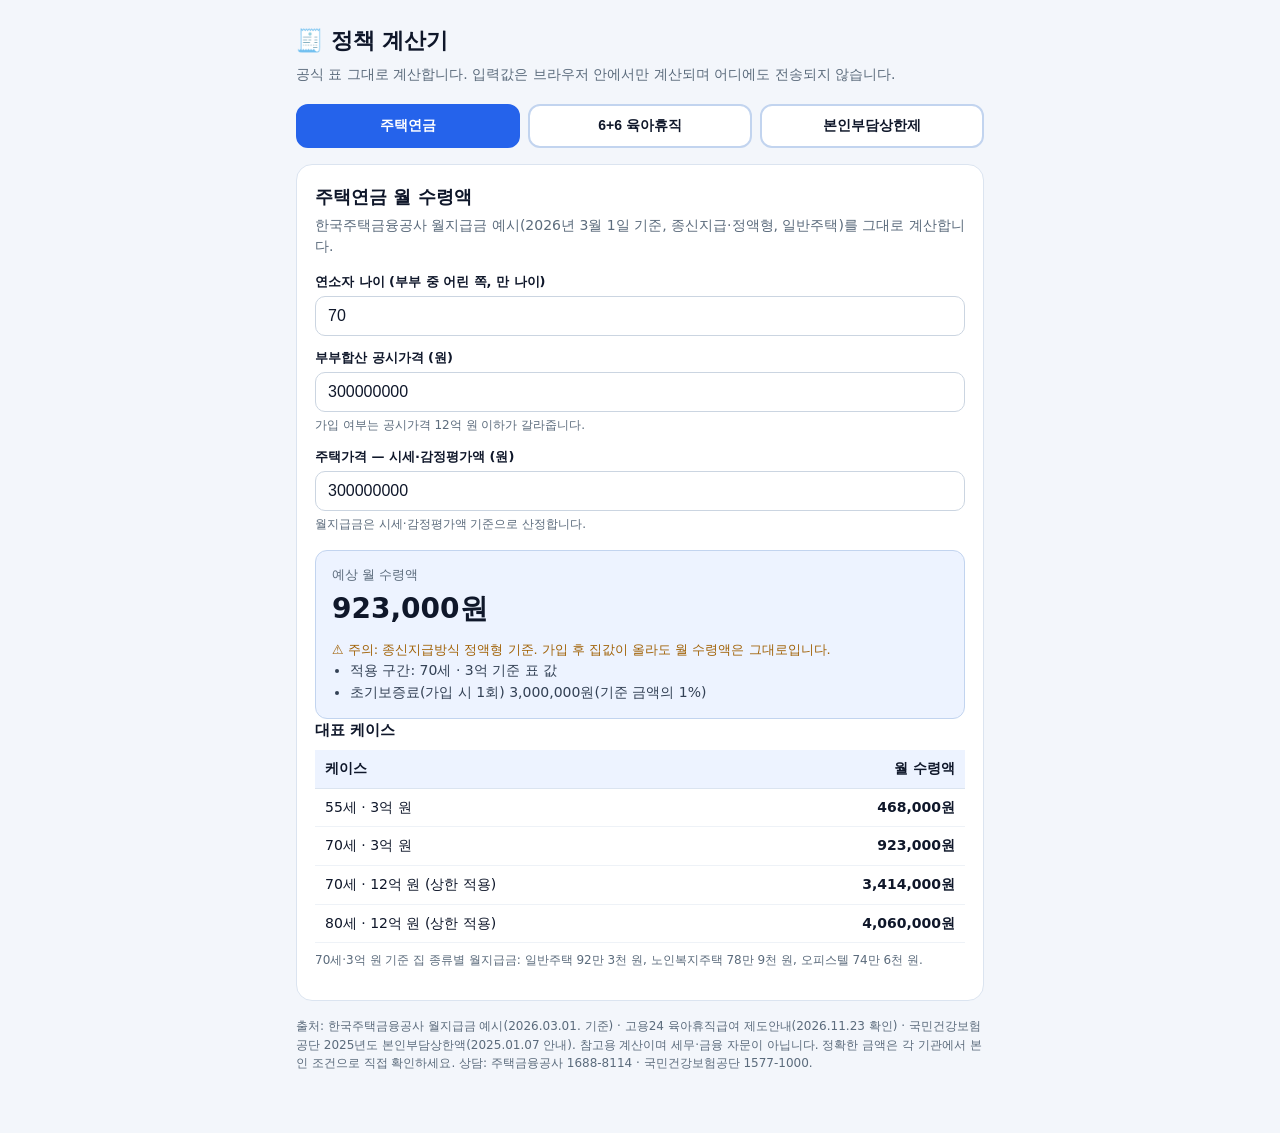
==== smartcalc/index.html @ 5614304e "SMARTCALC 정책 계산기 페이지 배포 (nydds.github.io/smartcalc/)" ====
<!DOCTYPE html>
<html lang="ko">
<head>
<meta charset="utf-8">
<meta name="viewport" content="width=device-width, initial-scale=1">
<title>정책 계산기 — 주택연금 · 6+6 육아휴직 · 본인부담상한제</title>
<meta name="description" content="주택연금 월 수령액, 6+6 부모육아휴직급여, 건강보험 본인부담상한제 환급금을 공식 표 그대로 계산합니다. 외부 서버로 전송되는 정보는 없습니다.">
<style>
  * { box-sizing: border-box; }
  body { margin: 0; font-family: system-ui, -apple-system, "Malgun Gothic", "Apple SD Gothic Neo", sans-serif; background: #f3f6fb; color: #0f172a; line-height: 1.55; }
  .wrap { max-width: 720px; margin: 0 auto; padding: 20px 16px 48px; }
  h1 { font-size: 22px; margin: 4px 0 6px; }
  .sub { color: #5b6b7c; font-size: 14px; margin: 0 0 18px; }
  .tabs { display: flex; gap: 8px; margin-bottom: 16px; }
  .tabs button { flex: 1; padding: 11px 6px; border: 2px solid #c2d4ef; border-radius: 12px; background: #fff; color: #0f172a; font-size: 14px; font-weight: 700; cursor: pointer; }
  .tabs button[aria-selected="true"] { background: #2563eb; border-color: #2563eb; color: #fff; }
  .card { background: #fff; border: 1px solid #dbe4f0; border-radius: 16px; padding: 18px; margin-bottom: 16px; }
  .card h2 { font-size: 18px; margin: 0 0 4px; }
  .card .desc { color: #5b6b7c; font-size: 14px; margin: 0 0 14px; }
  label { display: block; font-size: 13px; font-weight: 700; margin: 12px 0 4px; }
  input[type="number"], select { width: 100%; padding: 10px 12px; border: 1px solid #cbd5e1; border-radius: 10px; font-size: 16px; background: #fff; color: #0f172a; }
  .hint { font-size: 12px; color: #5b6b7c; margin: 4px 0 0; }
  .check { display: flex; gap: 8px; align-items: flex-start; margin-top: 14px; font-size: 14px; }
  .check input { width: 18px; height: 18px; margin-top: 2px; }
  .result { background: #edf3ff; border: 1px solid #c2d4ef; border-radius: 12px; padding: 14px 16px; margin-top: 16px; }
  .result .k { font-size: 13px; color: #5b6b7c; margin: 0; }
  .result .v { font-size: 28px; font-weight: 800; margin: 2px 0 8px; }
  .result ul { margin: 0; padding-left: 18px; font-size: 14px; color: #334155; }
  .warn { color: #a16207; font-size: 13px; margin: 10px 0 0; }
  .bad { background: #fef2f2; border: 1px solid #fecaca; border-radius: 12px; padding: 14px 16px; margin-top: 16px; }
  .bad .t { font-weight: 800; color: #b42318; margin: 0 0 6px; }
  .bad p { margin: 0; font-size: 14px; }
  table { width: 100%; border-collapse: collapse; font-size: 14px; margin-top: 8px; }
  th { text-align: left; background: #edf3ff; padding: 8px 10px; border-bottom: 1px solid #dbe4f0; }
  td { padding: 8px 10px; border-bottom: 1px solid #eef2f7; }
  td.num { text-align: right; font-weight: 700; white-space: nowrap; }
  .cases h3 { font-size: 15px; margin: 0 0 4px; }
  .foot { font-size: 12px; color: #5b6b7c; margin-top: 8px; }
  .foot a { color: #2563eb; }
  [hidden] { display: none !important; }
</style>
</head>
<body>
<div class="wrap">
  <h1>🧾 정책 계산기</h1>
  <p class="sub">공식 표 그대로 계산합니다. 입력값은 브라우저 안에서만 계산되며 어디에도 전송되지 않습니다.</p>

  <div class="tabs" role="tablist" aria-label="계산기 선택">
    <button type="button" role="tab" id="tab-pension" aria-selected="true" data-preset="kr_housing_pension_2026">주택연금</button>
    <button type="button" role="tab" id="tab-leave" aria-selected="false" data-preset="kr_parental_leave_66_2025">6+6 육아휴직</button>
    <button type="button" role="tab" id="tab-cap" aria-selected="false" data-preset="kr_health_cost_cap_2025">본인부담상한제</button>
  </div>

  <!-- ============ 주택연금 ============ -->
  <section class="card" id="panel-pension" role="tabpanel" aria-labelledby="tab-pension">
    <h2>주택연금 월 수령액</h2>
    <p class="desc">한국주택금융공사 월지급금 예시(2026년 3월 1일 기준, 종신지급·정액형, 일반주택)를 그대로 계산합니다.</p>
    <label for="hp-age">연소자 나이 (부부 중 어린 쪽, 만 나이)</label>
    <input type="number" id="hp-age" min="40" max="100" step="1" value="70">
    <label for="hp-declared">부부합산 공시가격 (원)</label>
    <input type="number" id="hp-declared" min="0" max="3000000000" step="10000000" value="300000000">
    <p class="hint">가입 여부는 공시가격 12억 원 이하가 갈라줍니다.</p>
    <label for="hp-price">주택가격 — 시세·감정평가액 (원)</label>
    <input type="number" id="hp-price" min="0" max="3000000000" step="10000000" value="300000000">
    <p class="hint">월지급금은 시세·감정평가액 기준으로 산정합니다.</p>
    <div id="hp-out"></div>
    <div class="cases">
      <h3>대표 케이스</h3>
      <table>
        <thead><tr><th>케이스</th><th style="text-align:right">월 수령액</th></tr></thead>
        <tbody>
          <tr><td>55세 · 3억 원</td><td class="num">468,000원</td></tr>
          <tr><td>70세 · 3억 원</td><td class="num">923,000원</td></tr>
          <tr><td>70세 · 12억 원 (상한 적용)</td><td class="num">3,414,000원</td></tr>
          <tr><td>80세 · 12억 원 (상한 적용)</td><td class="num">4,060,000원</td></tr>
        </tbody>
      </table>
      <p class="foot">70세·3억 원 기준 집 종류별 월지급금: 일반주택 92만 3천 원, 노인복지주택 78만 9천 원, 오피스텔 74만 6천 원.</p>
    </div>
  </section>

  <!-- ============ 6+6 육아휴직 ============ -->
  <section class="card" id="panel-leave" role="tabpanel" aria-labelledby="tab-leave" hidden>
    <h2>6+6 부모육아휴직급여</h2>
    <p class="desc">고용24 육아휴직급여 제도안내 기준. 6+6 특례는 자녀 생후 18개월 안에 부모 모두가 육아휴직을 사용할 때만 적용됩니다.</p>
    <label for="lv-wage">통상임금 (월, 원)</label>
    <input type="number" id="lv-wage" min="0" max="20000000" step="100000" value="5000000">
    <p class="hint">상한·지급률의 기준은 육아휴직 시작일의 통상임금입니다.</p>
    <label for="lv-months">육아휴직 개월 수</label>
    <input type="number" id="lv-months" min="1" max="12" step="1" value="6">
    <label class="check"><input type="checkbox" id="lv-both" checked> 부모 모두 생후 18개월 안에 육아휴직 사용 (6+6 특례)</label>
    <div id="lv-out"></div>
    <div class="cases">
      <h3>대표 케이스</h3>
      <table>
        <thead><tr><th>케이스</th><th style="text-align:right">급여 합계</th></tr></thead>
        <tbody>
          <tr><td>통상임금 500만 원 · 6개월 (6+6)</td><td class="num">20,000,000원</td></tr>
          <tr><td>통상임금 300만 원 · 6개월 (6+6)</td><td class="num">17,000,000원</td></tr>
          <tr><td>통상임금 500만 원 · 12개월 (6+6)</td><td class="num">29,600,000원</td></tr>
          <tr><td>통상임금 500만 원 · 6개월 (일반)</td><td class="num">13,500,000원</td></tr>
        </tbody>
      </table>
    </div>
  </section>

  <!-- ============ 본인부담상한제 ============ -->
  <section class="card" id="panel-cap" role="tabpanel" aria-labelledby="tab-cap" hidden>
    <h2>본인부담상한제 환급금</h2>
    <p class="desc">국민건강보험공단 2025년도 본인부담상한액(2025년 진료분) 기준. 연간 본인부담금이 상한액을 넘으면 초과분이 환급됩니다.</p>
    <label for="cp-decile">건강보험료 소득분위</label>
    <select id="cp-decile">
      <option value="1" selected>1분위</option>
      <option value="2">2분위</option>
      <option value="3">3분위</option>
      <option value="4">4분위</option>
      <option value="5">5분위</option>
      <option value="6">6분위</option>
      <option value="7">7분위</option>
      <option value="8">8분위</option>
      <option value="9">9분위</option>
      <option value="10">10분위</option>
    </select>
    <label for="cp-paid">연간 본인부담금 합계 (원)</label>
    <input type="number" id="cp-paid" min="0" max="100000000" step="100000" value="2000000">
    <label class="check"><input type="checkbox" id="cp-longterm"> 요양병원 120일 초과 입원</label>
    <div id="cp-out"></div>
    <div class="cases">
      <h3>대표 케이스</h3>
      <table>
        <thead><tr><th>케이스</th><th style="text-align:right">환급금</th></tr></thead>
        <tbody>
          <tr><td>1분위 · 연간 200만 원</td><td class="num">1,110,000원</td></tr>
          <tr><td>10분위 · 연간 1,000만 원</td><td class="num">1,740,000원</td></tr>
          <tr><td>4분위 · 연간 170만 원 (상한 경계)</td><td class="num">0원</td></tr>
          <tr><td>1분위 · 연간 200만 원 (요양병원 120일 초과)</td><td class="num">590,000원</td></tr>
        </tbody>
      </table>
    </div>
  </section>

  <p class="foot">출처: 한국주택금융공사 월지급금 예시(2026.03.01. 기준) · 고용24 육아휴직급여 제도안내(2026.11.23 확인) · 국민건강보험공단 2025년도 본인부담상한액(2025.01.07 안내). 참고용 계산이며 세무·금융 자문이 아닙니다. 정확한 금액은 각 기관에서 본인 조건으로 직접 확인하세요. 상담: 주택금융공사 1688-8114 · 국민건강보험공단 1577-1000.</p>
</div>
<script src="./calc.js"></script>
<script>
(function () {
  "use strict";
  var S = window.SMARTCALC;

  function el(id) { return document.getElementById(id); }
  function num(id) { var v = Number(el(id).value); return isFinite(v) ? v : 0; }

  function resultHtml(label, headline, applied, extra) {
    var h = '<div class="result"><p class="k">' + label + '</p><p class="v">' +
      S.fmtKRW(headline) + '</p>';
    if (extra) h += '<p class="warn">' + extra + '</p>';
    if (applied && applied.length) {
      h += '<ul>';
      applied.slice(0, 3).forEach(function (line) { h += '<li>' + line + '</li>'; });
      h += '</ul>';
    }
    return h + '</div>';
  }

  function badHtml(reason, alt) {
    return '<div class="bad"><p class="t">적용 불가</p><p>' + reason + '</p>' +
      (alt ? '<p style="margin-top:8px">대안: ' + alt + '</p>' : '') + '</div>';
  }

  function renderPension() {
    var r = S.computeHousingPension(num("hp-age"), num("hp-declared"), num("hp-price"));
    var out = el("hp-out");
    if (!r.eligible) { out.innerHTML = badHtml(r.failReason, r.alternative); return; }
    var extra = (r.snapNote ? r.snapNote : "") +
      (r.caution ? (r.snapNote ? " " : "") + "⚠️ 주의: " + r.caution : "");
    out.innerHTML = resultHtml("예상 월 수령액", r.monthly, r.applied, extra || null);
  }

  function renderLeave() {
    var r = S.computeParentalLeave(num("lv-wage"), num("lv-months"), el("lv-both").checked);
    var extra = (r.fallbackNote ? r.fallbackNote : "") +
      (r.caution ? (r.fallbackNote ? " " : "") + "⚠️ 주의: " + r.caution : "");
    var rows = r.rows.map(function (row) {
      return '<tr><td>' + row.label + '</td><td class="num">' + S.fmtKRW(row.value) + '</td></tr>';
    }).join("");
    el("lv-out").innerHTML = resultHtml("예상 육아휴직급여 합계", r.total, r.applied, extra || null) +
      '<table><thead><tr><th>월차</th><th style="text-align:right">월 급여</th></tr></thead><tbody>' +
      rows + '</tbody></table>';
  }

  function renderCap() {
    var r = S.computeHealthCap(Number(el("cp-decile").value), num("cp-paid"), el("cp-longterm").checked);
    el("cp-out").innerHTML = resultHtml("예상 환급금", r.refund, r.applied,
      r.caution ? "⚠️ 주의: " + r.caution : null);
  }

  var panels = {
    kr_housing_pension_2026: { tab: "tab-pension", panel: "panel-pension", render: renderPension },
    kr_parental_leave_66_2025: { tab: "tab-leave", panel: "panel-leave", render: renderLeave },
    kr_health_cost_cap_2025: { tab: "tab-cap", panel: "panel-cap", render: renderCap }
  };

  function select(preset) {
    if (!panels[preset]) preset = "kr_housing_pension_2026";
    Object.keys(panels).forEach(function (key) {
      var on = key === preset;
      el(panels[key].tab).setAttribute("aria-selected", on ? "true" : "false");
      el(panels[key].panel).hidden = !on;
    });
    panels[preset].render();
    try { history.replaceState(null, "", "?preset=" + preset); } catch (e) { /* file:// */ }
  }

  Object.keys(panels).forEach(function (key) {
    el(panels[key].tab).addEventListener("click", function () { select(key); });
  });
  ["hp-age", "hp-declared", "hp-price"].forEach(function (id) {
    el(id).addEventListener("input", renderPension);
  });
  ["lv-wage", "lv-months"].forEach(function (id) {
    el(id).addEventListener("input", renderLeave);
  });
  el("lv-both").addEventListener("change", renderLeave);
  el("cp-decile").addEventListener("change", renderCap);
  el("cp-paid").addEventListener("input", renderCap);
  el("cp-longterm").addEventListener("change", renderCap);

  var q = new URLSearchParams(window.location.search).get("preset");
  select(q || "kr_housing_pension_2026");
})();
</script>
</body>
</html>
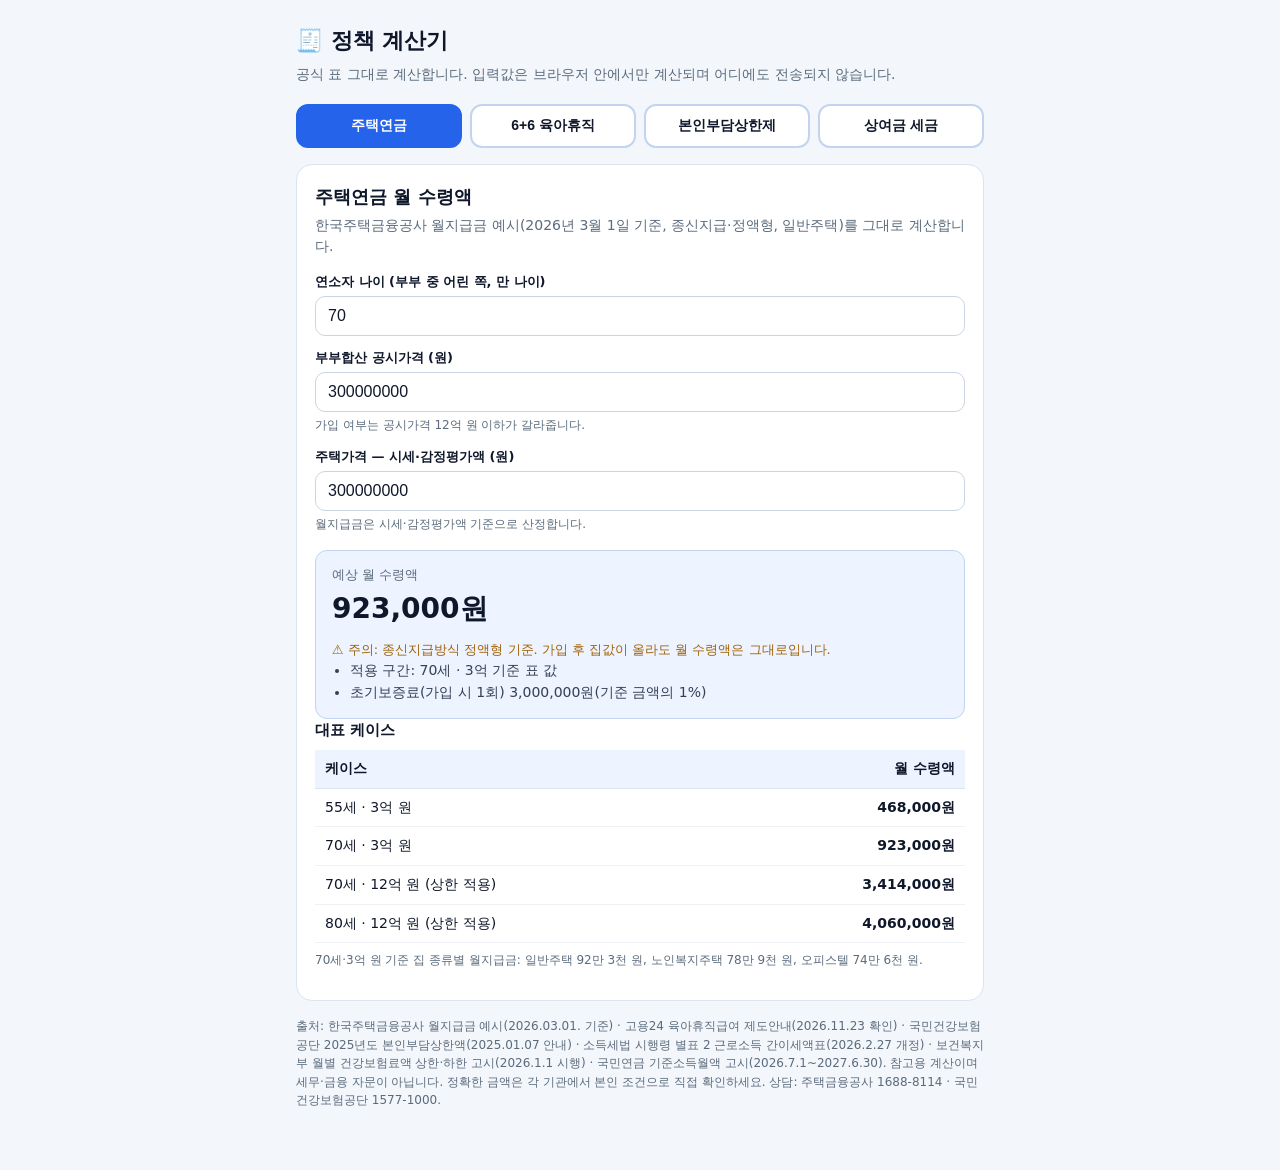
==== commit b13c47f2: "SMARTCALC 상여금 원천징수·건강보험 정산 탭 배포 - sites/smartcalc/index.html, calc.js, SOURCES.md 동기화 (kr_bonus_with" ====
--- a/smartcalc/index.html
+++ b/smartcalc/index.html
@@ -3,8 +3,8 @@
 <head>
 <meta charset="utf-8">
 <meta name="viewport" content="width=device-width, initial-scale=1">
-<title>정책 계산기 — 주택연금 · 6+6 육아휴직 · 본인부담상한제</title>
-<meta name="description" content="주택연금 월 수령액, 6+6 부모육아휴직급여, 건강보험 본인부담상한제 환급금을 공식 표 그대로 계산합니다. 외부 서버로 전송되는 정보는 없습니다.">
+<title>정책 계산기 — 주택연금 · 6+6 육아휴직 · 본인부담상한제 · 상여금 세금</title>
+<meta name="description" content="주택연금 월 수령액, 6+6 부모육아휴직급여, 건강보험 본인부담상한제 환급금, 상여금 원천징수·건강보험 정산을 공식 표 그대로 계산합니다. 외부 서버로 전송되는 정보는 없습니다.">
 <style>
   * { box-sizing: border-box; }
   body { margin: 0; font-family: system-ui, -apple-system, "Malgun Gothic", "Apple SD Gothic Neo", sans-serif; background: #f3f6fb; color: #0f172a; line-height: 1.55; }
@@ -49,6 +49,7 @@
     <button type="button" role="tab" id="tab-pension" aria-selected="true" data-preset="kr_housing_pension_2026">주택연금</button>
     <button type="button" role="tab" id="tab-leave" aria-selected="false" data-preset="kr_parental_leave_66_2025">6+6 육아휴직</button>
     <button type="button" role="tab" id="tab-cap" aria-selected="false" data-preset="kr_health_cost_cap_2025">본인부담상한제</button>
+    <button type="button" role="tab" id="tab-bonus" aria-selected="false" data-preset="kr_bonus_withholding_2026">상여금 세금</button>
   </div>
 
   <!-- ============ 주택연금 ============ -->
@@ -139,7 +140,40 @@
     </div>
   </section>
 
-  <p class="foot">출처: 한국주택금융공사 월지급금 예시(2026.03.01. 기준) · 고용24 육아휴직급여 제도안내(2026.11.23 확인) · 국민건강보험공단 2025년도 본인부담상한액(2025.01.07 안내). 참고용 계산이며 세무·금융 자문이 아닙니다. 정확한 금액은 각 기관에서 본인 조건으로 직접 확인하세요. 상담: 주택금융공사 1688-8114 · 국민건강보험공단 1577-1000.</p>
+
+  <!-- ============ 상여금 원천징수 ============ -->
+  <section class="card" id="panel-bonus" role="tabpanel" aria-labelledby="tab-bonus" hidden>
+    <h2>상여금 세금 · 건강보험 정산</h2>
+    <p class="desc">소득세법 136조 5단계 + 근로소득 간이세액표(2026.2.27 개정) 그대로 계산합니다. 공제대상가족 1명(본인만) 기준입니다.</p>
+    <label for="bn-monthly">월급 — 세전, 상여금 제외 (원)</label>
+    <input type="number" id="bn-monthly" min="0" max="30000000" step="100000" value="4500000">
+    <label for="bn-bonus">상여금 — 세전 (원)</label>
+    <input type="number" id="bn-bonus" min="0" max="200000000" step="100000" value="9000000">
+    <label for="bn-months">지급기간 (개월)</label>
+    <input type="number" id="bn-months" min="1" max="12" step="1" value="6">
+    <p class="hint">지급기간이 정해지지 않은 상여금은 1월 1일부터 지급 월까지로 봅니다.</p>
+    <label for="bn-paymonth">지급 시점</label>
+    <select id="bn-paymonth">
+      <option value="12" selected>12월 지급</option>
+      <option value="1">1월 지급</option>
+    </select>
+    <div id="bn-out"></div>
+    <div class="cases">
+      <h3>대표 케이스</h3>
+      <table>
+        <thead><tr><th>케이스</th><th style="text-align:right">바로 떼이는 돈</th></tr></thead>
+        <tbody>
+          <tr><td>월급 450만 원 · 상여금 900만 원 · 6개월(12월)</td><td class="num">1,685,196원</td></tr>
+          <tr><td>월급 450만 원 · 상여금 900만 원 · 1개월(1월 일시금)</td><td class="num">2,798,066원</td></tr>
+          <tr><td>월급 300만 원 · 상여금 500만 원 · 12개월(12월)</td><td class="num">581,448원</td></tr>
+          <tr><td>월급 450만 원 · 상여금 800만 원 · 6개월(12월)</td><td class="num">1,310,358원</td></tr>
+        </tbody>
+      </table>
+      <p class="foot">같은 900만 원이라도 1월 일시금으로 받으면 원천징수가 2,470,060원으로 1,011,700원 더 나옵니다. 최종 세액은 연말정산 때 1년 총급여 기준으로 확정됩니다.</p>
+    </div>
+  </section>
+
+  <p class="foot">출처: 한국주택금융공사 월지급금 예시(2026.03.01. 기준) · 고용24 육아휴직급여 제도안내(2026.11.23 확인) · 국민건강보험공단 2025년도 본인부담상한액(2025.01.07 안내) · 소득세법 시행령 별표 2 근로소득 간이세액표(2026.2.27 개정) · 보건복지부 월별 건강보험료액 상한·하한 고시(2026.1.1 시행) · 국민연금 기준소득월액 고시(2026.7.1~2027.6.30). 참고용 계산이며 세무·금융 자문이 아닙니다. 정확한 금액은 각 기관에서 본인 조건으로 직접 확인하세요. 상담: 주택금융공사 1688-8114 · 국민건강보험공단 1577-1000.</p>
 </div>
 <script src="./calc.js"></script>
 <script>
@@ -194,10 +228,23 @@
       r.caution ? "⚠️ 주의: " + r.caution : null);
   }
 
+
+  function renderBonus() {
+    var r = S.computeBonusWithholding(num("bn-monthly"), num("bn-bonus"), num("bn-months"), el("bn-paymonth").value);
+    var rows = r.rows.map(function (row) {
+      return '<tr><td>' + row.label + '</td><td class="num">' + S.fmtKRW(row.value) + '</td></tr>';
+    }).join("");
+    el("bn-out").innerHTML = resultHtml("상여금에서 바로 떼이는 돈", r.immediateTotal, r.applied,
+      r.caution ? "⚠️ 주의: " + r.caution : null) +
+      '<table><thead><tr><th>계산 과정</th><th style="text-align:right">금액</th></tr></thead><tbody>' +
+      rows + '</tbody></table>';
+  }
+
   var panels = {
     kr_housing_pension_2026: { tab: "tab-pension", panel: "panel-pension", render: renderPension },
     kr_parental_leave_66_2025: { tab: "tab-leave", panel: "panel-leave", render: renderLeave },
-    kr_health_cost_cap_2025: { tab: "tab-cap", panel: "panel-cap", render: renderCap }
+    kr_health_cost_cap_2025: { tab: "tab-cap", panel: "panel-cap", render: renderCap },
+    kr_bonus_withholding_2026: { tab: "tab-bonus", panel: "panel-bonus", render: renderBonus }
   };
 
   function select(preset) {
@@ -224,6 +271,10 @@
   el("cp-decile").addEventListener("change", renderCap);
   el("cp-paid").addEventListener("input", renderCap);
   el("cp-longterm").addEventListener("change", renderCap);
+  ["bn-monthly", "bn-bonus", "bn-months"].forEach(function (id) {
+    el(id).addEventListener("input", renderBonus);
+  });
+  el("bn-paymonth").addEventListener("change", renderBonus);
 
   var q = new URLSearchParams(window.location.search).get("preset");
   select(q || "kr_housing_pension_2026");
